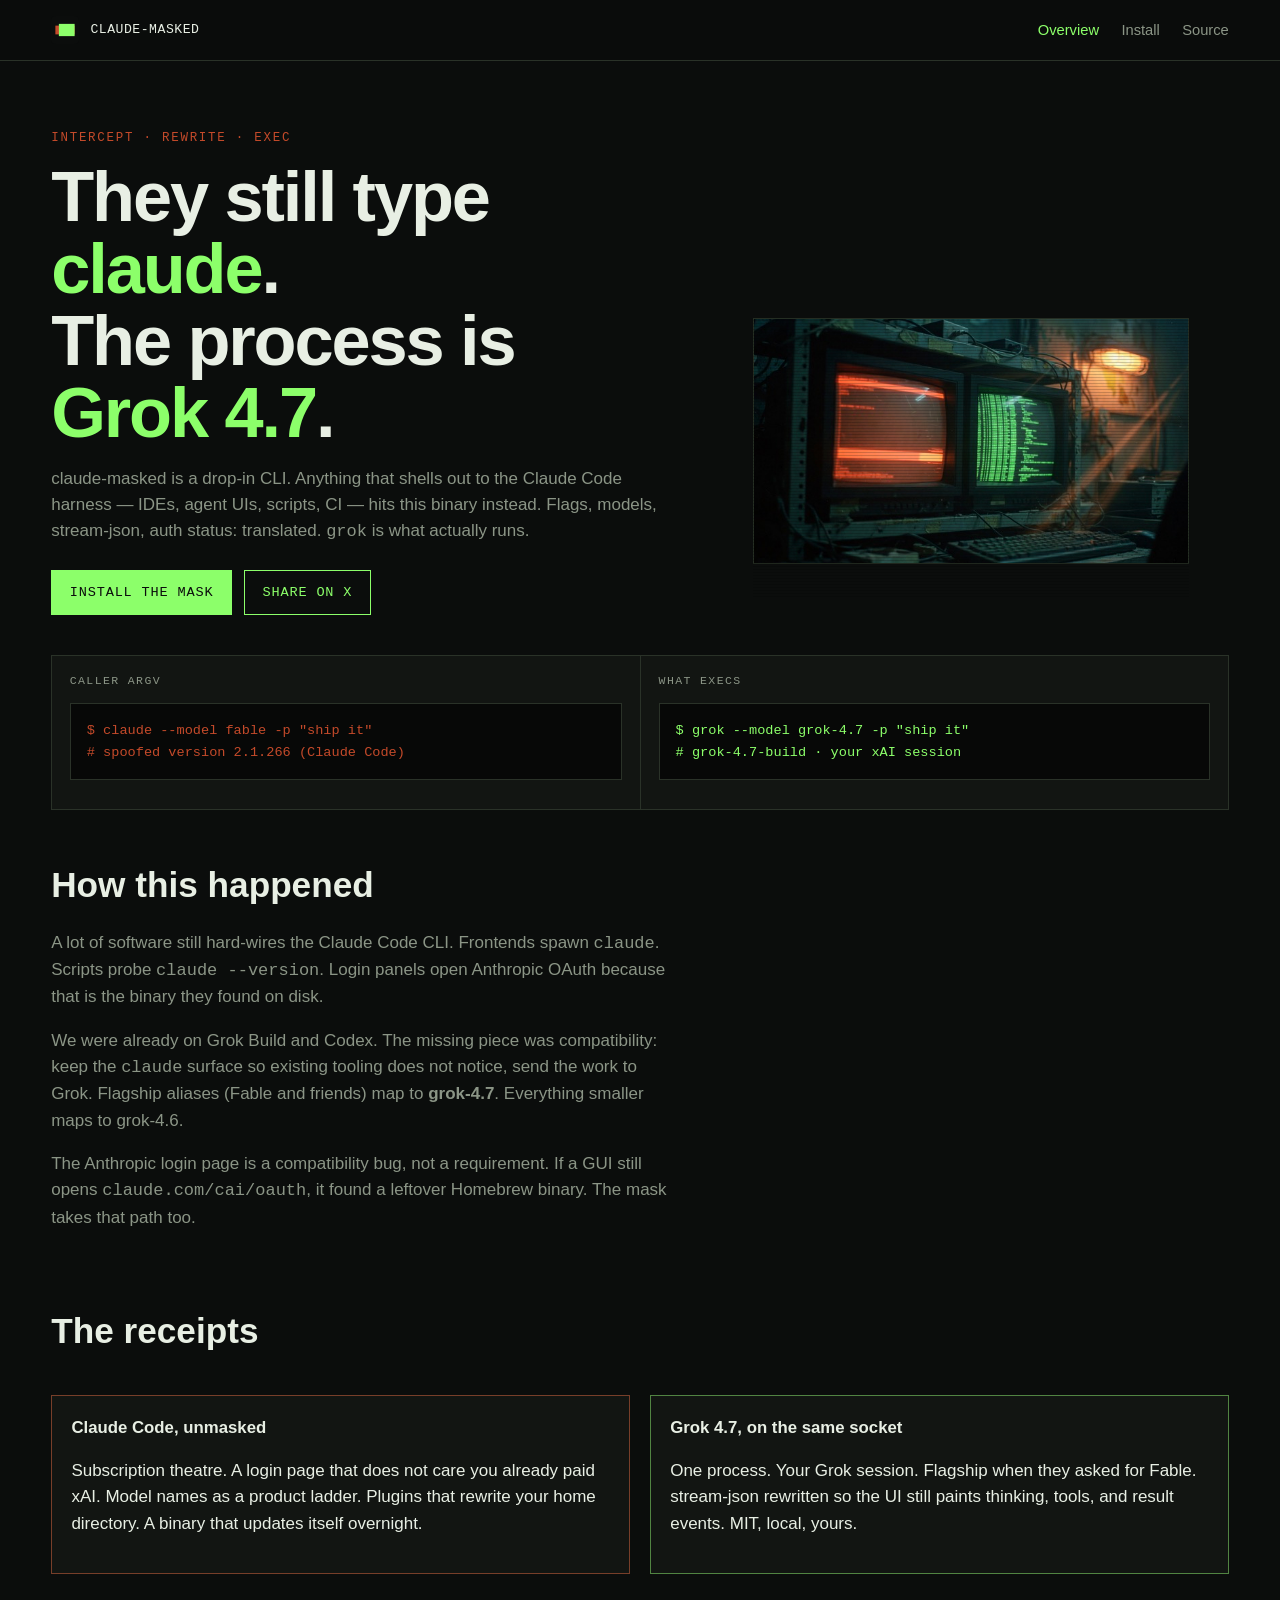
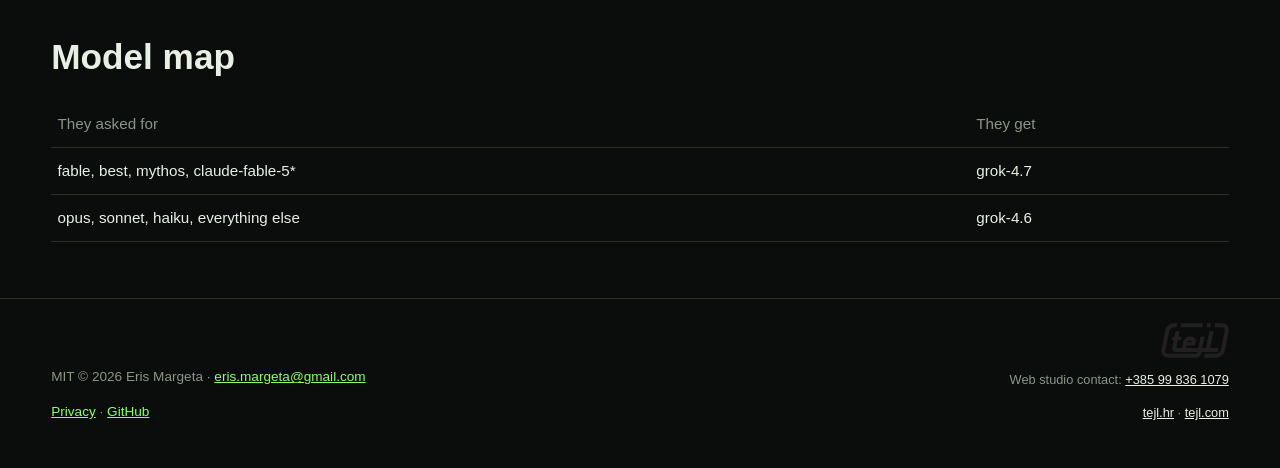
==== web/index.html @ 36f1d36b "release public claude-masked with site, ci, and mit license Drop-in claude CLI adapter for Grok Buil" ====
<!DOCTYPE html>
<html lang="en">
<head>
  <meta charset="utf-8">
  <meta name="viewport" content="width=device-width, initial-scale=1">
  <title>claude-masked — the claude binary that answers as Grok 4.7</title>
  <meta name="description" content="Drop-in adapter: anything that shells out to claude is rewritten to Grok Build. Flagship aliases hit grok-4.7. MIT. By Eris Margeta.">
  <meta name="robots" content="index,follow">
  <link rel="canonical" href="https://eris-margeta.github.io/claude-masked/">
  <meta name="theme-color" content="#0b0d0c">
  <meta name="author" content="Eris Margeta">
  <meta property="og:locale" content="en_GB">
  <meta property="og:type" content="website">
  <meta property="og:site_name" content="claude-masked">
  <meta property="og:title" content="claude-masked — claude on the wire, Grok 4.7 in the process">
  <meta property="og:description" content="Tools still call claude. The process they get is Grok Build. Flagship maps to grok-4.7.">
  <meta property="og:url" content="https://eris-margeta.github.io/claude-masked/">
  <meta property="og:image" content="https://eris-margeta.github.io/claude-masked/assets/og.jpg">
  <meta property="og:image:width" content="1200">
  <meta property="og:image:height" content="630">
  <meta property="og:image:alt" content="Night workstation with a dying coral prompt and a phosphor-green stream">
  <meta name="twitter:card" content="summary_large_image">
  <meta name="twitter:title" content="claude-masked — claude on the wire, Grok 4.7 in the process">
  <meta name="twitter:description" content="Drop-in claude CLI adapter. Grok 4.7 answers. MIT.">
  <meta name="twitter:image" content="https://eris-margeta.github.io/claude-masked/assets/twitter-large.jpg">
  <meta name="twitter:image:alt" content="Night workstation intercept still">
  <link rel="icon" href="./assets/favicon.svg" type="image/svg+xml">
  <link rel="icon" href="./assets/favicon-32.png" type="image/png" sizes="32x32">
  <link rel="apple-touch-icon" href="./assets/apple-touch.png">
  <link rel="manifest" href="./manifest.webmanifest">
  <link rel="stylesheet" href="./styles.css">
  <script type="application/ld+json">
  {
    "@context": "https://schema.org",
    "@graph": [
      {
        "@type": "Person",
        "@id": "https://eris-margeta.github.io/claude-masked/#eris",
        "name": "Eris Margeta",
        "email": "eris.margeta@gmail.com",
        "url": "https://github.com/Eris-Margeta"
      },
      {
        "@type": "Organization",
        "@id": "https://tejl.hr/#studio",
        "name": "TEJL Studio",
        "url": "https://tejl.hr/",
        "sameAs": ["https://tejl.com/"]
      },
      {
        "@type": "SoftwareApplication",
        "@id": "https://eris-margeta.github.io/claude-masked/#app",
        "name": "claude-masked",
        "applicationCategory": "DeveloperApplication",
        "operatingSystem": "macOS, Linux",
        "license": "https://opensource.org/licenses/MIT",
        "author": {"@id": "https://eris-margeta.github.io/claude-masked/#eris"},
        "creator": {"@id": "https://tejl.hr/#studio"},
        "url": "https://eris-margeta.github.io/claude-masked/",
        "description": "Drop-in Claude Code CLI adapter that execs Grok Build. Flagship model aliases map to grok-4.7."
      },
      {
        "@type": "WebSite",
        "@id": "https://eris-margeta.github.io/claude-masked/#website",
        "url": "https://eris-margeta.github.io/claude-masked/",
        "name": "claude-masked",
        "inLanguage": "en",
        "publisher": {"@id": "https://eris-margeta.github.io/claude-masked/#eris"}
      },
      {
        "@type": "WebPage",
        "@id": "https://eris-margeta.github.io/claude-masked/#webpage",
        "url": "https://eris-margeta.github.io/claude-masked/",
        "name": "claude-masked — the claude binary that answers as Grok 4.7",
        "isPartOf": {"@id": "https://eris-margeta.github.io/claude-masked/#website"},
        "about": {"@id": "https://eris-margeta.github.io/claude-masked/#app"}
      }
    ]
  }
  </script>
</head>
<body>
  <a class="skip" href="#why">Skip to content</a>
  <header class="site">
    <a class="wordmark" href="./">
      <img src="./assets/mark.svg" width="28" height="28" alt="">
      claude-masked
    </a>
    <nav aria-label="Primary">
      <a href="./" aria-current="page">Overview</a>
      <a href="./install/">Install</a>
      <a href="https://github.com/Eris-Margeta/claude-masked">Source</a>
    </nav>
  </header>
  <main>
    <section class="hero" id="top" aria-labelledby="hero-title">
      <div>
        <p class="kicker">Intercept · rewrite · exec</p>
        <h1 id="hero-title">They still type <em>claude</em>.<br>The process is <em>Grok 4.7</em>.</h1>
        <p class="lede">claude-masked is a drop-in CLI. Anything that shells out to the Claude Code harness — IDEs, agent UIs, scripts, CI — hits this binary instead. Flags, models, stream-json, auth status: translated. <code>grok</code> is what actually runs.</p>
        <div class="actions">
          <a class="btn" href="./install/">Install the mask</a>
          <a class="btn ghost" id="share-x" href="https://twitter.com/intent/tweet?text=claude-masked%3A%20your%20tools%20still%20call%20%60claude%60.%20Grok%204.7%20answers.%20The%20Anthropic%20tax%20is%20optional.%20https%3A%2F%2Feris-margeta.github.io%2Fclaude-masked%2F">Share on X</a>
        </div>
      </div>
      <figure class="hero-art">
        <img
          src="./assets/hero.jpg"
          srcset="./assets/hero-640.jpg 640w, ./assets/hero-1280.jpg 1280w, ./assets/hero.jpg 1672w"
          sizes="(max-width: 860px) 100vw, 42vw"
          width="1672"
          height="940"
          alt="Night workstation: one monitor fading coral, the other a phosphor command stream"
          fetchpriority="high">
        <span class="scan" aria-hidden="true"></span>
      </figure>
    </section>

    <div class="intercept" aria-label="Call intercept example">
      <div class="pane">
        <h2>Caller argv</h2>
        <pre class="dead">$ claude --model fable -p "ship it"
# spoofed version 2.1.266 (Claude Code)</pre>
      </div>
      <div class="pane">
        <h2>What execs</h2>
        <pre class="live">$ grok --model grok-4.7 -p "ship it"
# grok-4.7-build · your xAI session</pre>
      </div>
    </div>

    <section class="block why" id="why">
      <h2>How this happened</h2>
      <p>A lot of software still hard-wires the Claude Code CLI. Frontends spawn <code>claude</code>. Scripts probe <code>claude --version</code>. Login panels open Anthropic OAuth because that is the binary they found on disk.</p>
      <p>We were already on Grok Build and Codex. The missing piece was compatibility: keep the <code>claude</code> surface so existing tooling does not notice, send the work to Grok. Flagship aliases (Fable and friends) map to <strong>grok-4.7</strong>. Everything smaller maps to grok-4.6.</p>
      <p>The Anthropic login page is a compatibility bug, not a requirement. If a GUI still opens <code>claude.com/cai/oauth</code>, it found a leftover Homebrew binary. The mask takes that path too.</p>
    </section>

    <section class="block shame" id="compare" aria-labelledby="compare-title">
      <h2 id="compare-title" style="grid-column:1/-1">The receipts</h2>
      <article class="card bad">
        <h3>Claude Code, unmasked</h3>
        <p>Subscription theatre. A login page that does not care you already paid xAI. Model names as a product ladder. Plugins that rewrite your home directory. A binary that updates itself overnight.</p>
      </article>
      <article class="card good">
        <h3>Grok 4.7, on the same socket</h3>
        <p>One process. Your Grok session. Flagship when they asked for Fable. stream-json rewritten so the UI still paints thinking, tools, and result events. MIT, local, yours.</p>
      </article>
    </section>

    <section class="block" id="map">
      <h2>Model map</h2>
      <table class="map">
        <thead><tr><th>They asked for</th><th>They get</th></tr></thead>
        <tbody>
          <tr><td>fable, best, mythos, claude-fable-5*</td><td>grok-4.7</td></tr>
          <tr><td>opus, sonnet, haiku, everything else</td><td>grok-4.6</td></tr>
        </tbody>
      </table>
    </section>
  </main>
  <footer class="site">
    <div class="legal">
      <p>MIT © 2026 Eris Margeta · <a href="mailto:eris.margeta@gmail.com">eris.margeta@gmail.com</a></p>
      <p><a href="./privacy/">Privacy</a> · <a href="https://github.com/Eris-Margeta/claude-masked">GitHub</a></p>
    </div>
    <div class="studio">
      <img src="./assets/tejl-logo.svg" width="68" height="24" alt="TEJL">
      <p>Web studio contact: <a href="tel:+385998361079">+385 99 836 1079</a></p>
      <p><a href="https://tejl.hr/" target="_blank" rel="noopener">tejl.hr</a>
         · <a href="https://tejl.com/" target="_blank" rel="noopener">tejl.com</a></p>
    </div>
  </footer>
  <script>
    if ("serviceWorker" in navigator) {
      navigator.serviceWorker.register("./sw.js");
    }
  </script>
</body>
</html>
---- web/styles.css ----
:root {
  --paper: #0b0d0c;
  --paper-2: #121512;
  --ink: #e8efe4;
  --muted: #8b9586;
  --line: #2a3228;
  --coral: #c44a2a;
  --phosphor: #8cff6a;
  --phosphor-dim: #3e7a32;
  --font-body: "IBM Plex Sans", "Helvetica Neue", Arial, sans-serif;
  --font-mono: "IBM Plex Mono", "SFMono-Regular", Consolas, monospace;
  --gutter: clamp(1.25rem, 4vw, 4.5rem);
  --max: 1180px;
  --read: 66ch;
  --fast: 160ms;
  --ease: cubic-bezier(.2, .7, .2, 1);
}
@font-face {
  font-family: "IBM Plex Mono";
  font-style: normal;
  font-weight: 400;
  font-display: swap;
  src: local("IBM Plex Mono"), local("Menlo");
}
@font-face {
  font-family: "IBM Plex Sans";
  font-style: normal;
  font-weight: 400;
  font-display: swap;
  src: local("IBM Plex Sans"), local("Helvetica Neue");
}
* { box-sizing: border-box; }
html { scroll-behavior: smooth; }
@media (prefers-reduced-motion: reduce) {
  html { scroll-behavior: auto; }
  *, *::before, *::after { animation: none !important; transition: none !important; }
}
body {
  margin: 0;
  background: var(--paper);
  color: var(--ink);
  font-family: var(--font-body);
  font-size: 1.0625rem;
  line-height: 1.55;
}
a { color: var(--phosphor); }
a:focus-visible, button:focus-visible {
  outline: 2px solid var(--phosphor);
  outline-offset: 3px;
}
.skip {
  position: absolute;
  left: -999px;
  top: 0;
  background: var(--phosphor);
  color: #0b0d0c;
  padding: .5rem 1rem;
  z-index: 20;
}
.skip:focus { left: 1rem; top: 1rem; }
.shell {
  width: min(var(--max), 100% - 2 * var(--gutter));
  margin-inline: auto;
}
header.site {
  display: flex;
  align-items: center;
  justify-content: space-between;
  gap: 1rem;
  padding: 1rem var(--gutter);
  border-bottom: 1px solid var(--line);
  position: sticky;
  top: 0;
  background: color-mix(in srgb, var(--paper) 88%, transparent);
  backdrop-filter: blur(8px);
  z-index: 8;
}
.wordmark {
  display: flex;
  align-items: center;
  gap: .7rem;
  text-decoration: none;
  color: var(--ink);
  font-family: var(--font-mono);
  letter-spacing: .04em;
  text-transform: uppercase;
  font-size: .82rem;
}
.wordmark img { width: 28px; height: 28px; }
nav a {
  color: var(--muted);
  text-decoration: none;
  margin-left: 1.1rem;
  font-size: .92rem;
}
nav a[aria-current="page"] { color: var(--phosphor); }
.hero {
  display: grid;
  grid-template-columns: 1.1fr .9fr;
  gap: 2rem;
  padding: 3.5rem var(--gutter) 2.5rem;
  align-items: end;
}
h1 {
  font-size: clamp(2.2rem, 6vw, 4.4rem);
  line-height: 1.02;
  margin: 0 0 1rem;
  letter-spacing: -.03em;
}
h1 em {
  font-style: normal;
  color: var(--phosphor);
}
.lede { max-width: var(--read); color: var(--muted); }
.actions { display: flex; flex-wrap: wrap; gap: .75rem; margin-top: 1.5rem; }
.btn {
  display: inline-flex;
  align-items: center;
  justify-content: center;
  min-height: 44px;
  padding: .7rem 1.1rem;
  border: 1px solid var(--phosphor);
  background: var(--phosphor);
  color: #0b0d0c;
  text-decoration: none;
  font-family: var(--font-mono);
  font-size: .85rem;
  text-transform: uppercase;
  letter-spacing: .06em;
}
.btn.ghost {
  background: transparent;
  color: var(--phosphor);
}
.hero-art {
  position: relative;
  min-height: 280px;
}
.hero-art img {
  width: 100%;
  height: auto;
  display: block;
  border: 1px solid var(--line);
  filter: saturate(1.1) contrast(1.05);
}
.scan {
  pointer-events: none;
  position: absolute;
  inset: 0;
  background: repeating-linear-gradient(to bottom, transparent 0 2px, rgb(0 0 0 / .18) 2px 3px);
  mix-blend-mode: multiply;
}
.kicker {
  font-family: var(--font-mono);
  color: var(--coral);
  font-size: .78rem;
  letter-spacing: .14em;
  text-transform: uppercase;
}
.intercept {
  margin: 0 var(--gutter) 3rem;
  display: grid;
  grid-template-columns: 1fr 1fr;
  border: 1px solid var(--line);
  background: var(--paper-2);
  font-family: var(--font-mono);
  font-size: .82rem;
}
.pane { padding: 1rem 1.1rem; }
.pane + .pane { border-left: 1px solid var(--line); }
.pane h2 {
  margin: 0 0 .8rem;
  font-size: .72rem;
  letter-spacing: .12em;
  text-transform: uppercase;
  color: var(--muted);
  font-weight: 400;
}
.dead { color: var(--coral); }
.live { color: var(--phosphor); }
section.block { padding: 0 var(--gutter) 3.5rem; }
section.block h2 {
  font-size: clamp(1.6rem, 3vw, 2.2rem);
  margin: 0 0 1rem;
}
.why p, .story p { max-width: var(--read); color: var(--muted); }
.map {
  width: 100%;
  border-collapse: collapse;
  font-size: .95rem;
}
.map th, .map td {
  text-align: left;
  border-bottom: 1px solid var(--line);
  padding: .7rem .4rem;
  vertical-align: top;
}
.map th { color: var(--muted); font-weight: 500; }
pre {
  overflow: auto;
  background: #070807;
  border: 1px solid var(--line);
  padding: 1rem;
  font-size: .85rem;
}
.shame {
  display: grid;
  grid-template-columns: 1fr 1fr;
  gap: 1.25rem;
}
.card {
  border: 1px solid var(--line);
  padding: 1.2rem;
  background: var(--paper-2);
}
.card.bad { border-color: color-mix(in srgb, var(--coral) 50%, var(--line)); }
.card.good { border-color: color-mix(in srgb, var(--phosphor) 40%, var(--line)); }
.card h3 { margin: 0 0 .5rem; font-size: 1.05rem; }
footer.site {
  border-top: 1px solid var(--line);
  padding: 1.5rem var(--gutter) 2rem;
  display: flex;
  justify-content: space-between;
  gap: 1.5rem;
  flex-wrap: wrap;
  align-items: flex-end;
}
.legal { color: var(--muted); font-size: .85rem; max-width: 42ch; }
.studio {
  text-align: right;
  font-size: .8rem;
  color: var(--muted);
}
.studio img { width: 68px; height: auto; display: block; margin-left: auto; margin-bottom: .4rem; }
.studio a { color: var(--ink); }
@media (max-width: 860px) {
  .hero, .intercept, .shame { grid-template-columns: 1fr; }
  .pane + .pane { border-left: 0; border-top: 1px solid var(--line); }
  nav a { margin-left: .7rem; }
  .studio { text-align: right; width: 100%; }
}
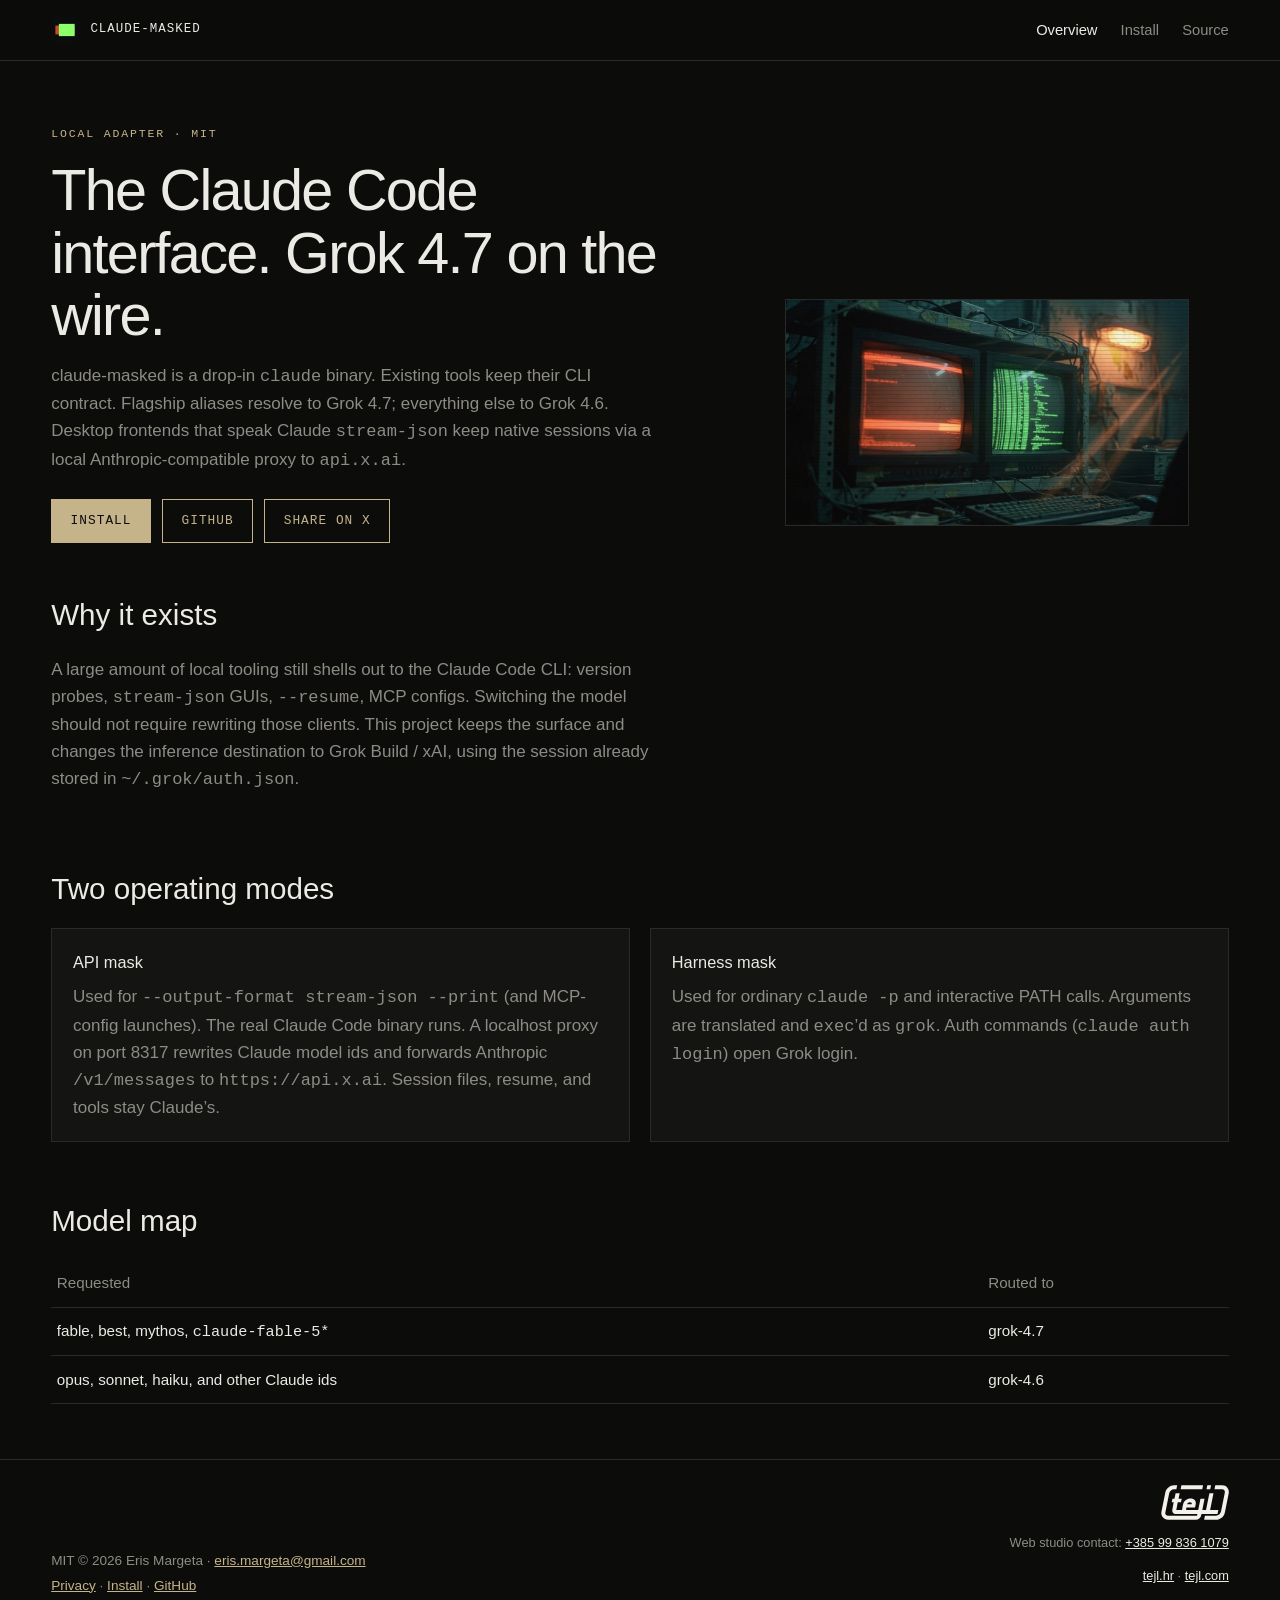
==== commit 40cc42aa: "ship api-mask proxy and a quieter public site Keep Claude Code as the harness for stream-json client" ====
--- a/web/index.html
+++ b/web/index.html
@@ -3,27 +3,27 @@
 <head>
   <meta charset="utf-8">
   <meta name="viewport" content="width=device-width, initial-scale=1">
-  <title>claude-masked — the claude binary that answers as Grok 4.7</title>
-  <meta name="description" content="Drop-in adapter: anything that shells out to claude is rewritten to Grok Build. Flagship aliases hit grok-4.7. MIT. By Eris Margeta.">
+  <title>claude-masked — Claude Code surface, Grok Build models</title>
+  <meta name="description" content="A local adapter that keeps the Claude Code CLI contract and routes model calls to Grok 4.7 and Grok 4.6. MIT. Maintained by TEJL Studio.">
   <meta name="robots" content="index,follow">
-  <link rel="canonical" href="https://eris-margeta.github.io/claude-masked/">
-  <meta name="theme-color" content="#0b0d0c">
-  <meta name="author" content="Eris Margeta">
+  <link rel="canonical" href="https://claude-masked.vercel.app/">
+  <meta name="theme-color" content="#0c0c0b">
+  <meta name="author" content="Eris Margeta Kurdali">
   <meta property="og:locale" content="en_GB">
   <meta property="og:type" content="website">
   <meta property="og:site_name" content="claude-masked">
-  <meta property="og:title" content="claude-masked — claude on the wire, Grok 4.7 in the process">
-  <meta property="og:description" content="Tools still call claude. The process they get is Grok Build. Flagship maps to grok-4.7.">
-  <meta property="og:url" content="https://eris-margeta.github.io/claude-masked/">
-  <meta property="og:image" content="https://eris-margeta.github.io/claude-masked/assets/og.jpg">
+  <meta property="og:title" content="claude-masked — Claude Code surface, Grok Build models">
+  <meta property="og:description" content="Keep the Claude Code CLI. Route inference to Grok 4.7 / 4.6 on your existing xAI session.">
+  <meta property="og:url" content="https://claude-masked.vercel.app/">
+  <meta property="og:image" content="https://claude-masked.vercel.app/assets/og.jpg">
   <meta property="og:image:width" content="1200">
   <meta property="og:image:height" content="630">
-  <meta property="og:image:alt" content="Night workstation with a dying coral prompt and a phosphor-green stream">
+  <meta property="og:image:alt" content="Dark workstation still used as the claude-masked social image">
   <meta name="twitter:card" content="summary_large_image">
-  <meta name="twitter:title" content="claude-masked — claude on the wire, Grok 4.7 in the process">
-  <meta name="twitter:description" content="Drop-in claude CLI adapter. Grok 4.7 answers. MIT.">
-  <meta name="twitter:image" content="https://eris-margeta.github.io/claude-masked/assets/twitter-large.jpg">
-  <meta name="twitter:image:alt" content="Night workstation intercept still">
+  <meta name="twitter:title" content="claude-masked — Claude Code surface, Grok Build models">
+  <meta name="twitter:description" content="Local Claude Code adapter for Grok 4.7. MIT.">
+  <meta name="twitter:image" content="https://claude-masked.vercel.app/assets/twitter-large.jpg">
+  <meta name="twitter:image:alt" content="Dark workstation still used as the claude-masked social image">
   <link rel="icon" href="./assets/favicon.svg" type="image/svg+xml">
   <link rel="icon" href="./assets/favicon-32.png" type="image/png" sizes="32x32">
   <link rel="apple-touch-icon" href="./assets/apple-touch.png">
@@ -35,8 +35,8 @@
     "@graph": [
       {
         "@type": "Person",
-        "@id": "https://eris-margeta.github.io/claude-masked/#eris",
-        "name": "Eris Margeta",
+        "@id": "https://claude-masked.vercel.app/#author",
+        "name": "Eris Margeta Kurdali",
         "email": "eris.margeta@gmail.com",
         "url": "https://github.com/Eris-Margeta"
       },
@@ -49,38 +49,41 @@
       },
       {
         "@type": "SoftwareApplication",
-        "@id": "https://eris-margeta.github.io/claude-masked/#app",
+        "@id": "https://claude-masked.vercel.app/#app",
         "name": "claude-masked",
         "applicationCategory": "DeveloperApplication",
         "operatingSystem": "macOS, Linux",
         "license": "https://opensource.org/licenses/MIT",
-        "author": {"@id": "https://eris-margeta.github.io/claude-masked/#eris"},
+        "author": {"@id": "https://claude-masked.vercel.app/#author"},
         "creator": {"@id": "https://tejl.hr/#studio"},
-        "url": "https://eris-margeta.github.io/claude-masked/",
-        "description": "Drop-in Claude Code CLI adapter that execs Grok Build. Flagship model aliases map to grok-4.7."
+        "url": "https://claude-masked.vercel.app/",
+        "codeRepository": "https://github.com/Eris-Margeta/claude-masked",
+        "description": "Local adapter that preserves the Claude Code CLI contract and routes model inference to Grok 4.7 and Grok 4.6."
       },
       {
         "@type": "WebSite",
-        "@id": "https://eris-margeta.github.io/claude-masked/#website",
-        "url": "https://eris-margeta.github.io/claude-masked/",
+        "@id": "https://claude-masked.vercel.app/#website",
+        "url": "https://claude-masked.vercel.app/",
         "name": "claude-masked",
         "inLanguage": "en",
-        "publisher": {"@id": "https://eris-margeta.github.io/claude-masked/#eris"}
+        "publisher": {"@id": "https://claude-masked.vercel.app/#author"},
+        "creator": {"@id": "https://tejl.hr/#studio"}
       },
       {
         "@type": "WebPage",
-        "@id": "https://eris-margeta.github.io/claude-masked/#webpage",
-        "url": "https://eris-margeta.github.io/claude-masked/",
-        "name": "claude-masked — the claude binary that answers as Grok 4.7",
-        "isPartOf": {"@id": "https://eris-margeta.github.io/claude-masked/#website"},
-        "about": {"@id": "https://eris-margeta.github.io/claude-masked/#app"}
+        "@id": "https://claude-masked.vercel.app/#webpage",
+        "url": "https://claude-masked.vercel.app/",
+        "name": "claude-masked — Claude Code surface, Grok Build models",
+        "isPartOf": {"@id": "https://claude-masked.vercel.app/#website"},
+        "about": {"@id": "https://claude-masked.vercel.app/#app"},
+        "author": {"@id": "https://claude-masked.vercel.app/#author"}
       }
     ]
   }
   </script>
 </head>
 <body>
-  <a class="skip" href="#why">Skip to content</a>
+  <a class="skip" href="#overview">Skip to content</a>
   <header class="site">
     <a class="wordmark" href="./">
       <img src="./assets/mark.svg" width="28" height="28" alt="">
@@ -93,68 +96,56 @@
     </nav>
   </header>
   <main>
-    <section class="hero" id="top" aria-labelledby="hero-title">
+    <section class="hero" aria-labelledby="hero-title">
       <div>
-        <p class="kicker">Intercept · rewrite · exec</p>
-        <h1 id="hero-title">They still type <em>claude</em>.<br>The process is <em>Grok 4.7</em>.</h1>
-        <p class="lede">claude-masked is a drop-in CLI. Anything that shells out to the Claude Code harness — IDEs, agent UIs, scripts, CI — hits this binary instead. Flags, models, stream-json, auth status: translated. <code>grok</code> is what actually runs.</p>
+        <p class="kicker">Local adapter · MIT</p>
+        <h1 id="hero-title">The Claude Code interface. Grok 4.7 on the wire.</h1>
+        <p class="lede">claude-masked is a drop-in <code>claude</code> binary. Existing tools keep their CLI contract. Flagship aliases resolve to Grok 4.7; everything else to Grok 4.6. Desktop frontends that speak Claude <code>stream-json</code> keep native sessions via a local Anthropic-compatible proxy to <code>api.x.ai</code>.</p>
         <div class="actions">
-          <a class="btn" href="./install/">Install the mask</a>
-          <a class="btn ghost" id="share-x" href="https://twitter.com/intent/tweet?text=claude-masked%3A%20your%20tools%20still%20call%20%60claude%60.%20Grok%204.7%20answers.%20The%20Anthropic%20tax%20is%20optional.%20https%3A%2F%2Feris-margeta.github.io%2Fclaude-masked%2F">Share on X</a>
+          <a class="btn" href="./install/">Install</a>
+          <a class="btn ghost" href="https://github.com/Eris-Margeta/claude-masked">GitHub</a>
+          <a class="btn ghost" id="share-x" href="https://twitter.com/intent/tweet?text=claude-masked%20keeps%20the%20Claude%20Code%20CLI%20and%20routes%20inference%20to%20Grok%204.7.%20https%3A%2F%2Fclaude-masked.vercel.app%2F">Share on X</a>
         </div>
       </div>
       <figure class="hero-art">
         <img
           src="./assets/hero.jpg"
           srcset="./assets/hero-640.jpg 640w, ./assets/hero-1280.jpg 1280w, ./assets/hero.jpg 1672w"
-          sizes="(max-width: 860px) 100vw, 42vw"
+          sizes="(max-width: 860px) 100vw, 40vw"
           width="1672"
           height="940"
-          alt="Night workstation: one monitor fading coral, the other a phosphor command stream"
+          alt="Night workstation photograph used as the product still"
           fetchpriority="high">
         <span class="scan" aria-hidden="true"></span>
       </figure>
     </section>
 
-    <div class="intercept" aria-label="Call intercept example">
-      <div class="pane">
-        <h2>Caller argv</h2>
-        <pre class="dead">$ claude --model fable -p "ship it"
-# spoofed version 2.1.266 (Claude Code)</pre>
-      </div>
-      <div class="pane">
-        <h2>What execs</h2>
-        <pre class="live">$ grok --model grok-4.7 -p "ship it"
-# grok-4.7-build · your xAI session</pre>
-      </div>
-    </div>
-
-    <section class="block why" id="why">
-      <h2>How this happened</h2>
-      <p>A lot of software still hard-wires the Claude Code CLI. Frontends spawn <code>claude</code>. Scripts probe <code>claude --version</code>. Login panels open Anthropic OAuth because that is the binary they found on disk.</p>
-      <p>We were already on Grok Build and Codex. The missing piece was compatibility: keep the <code>claude</code> surface so existing tooling does not notice, send the work to Grok. Flagship aliases (Fable and friends) map to <strong>grok-4.7</strong>. Everything smaller maps to grok-4.6.</p>
-      <p>The Anthropic login page is a compatibility bug, not a requirement. If a GUI still opens <code>claude.com/cai/oauth</code>, it found a leftover Homebrew binary. The mask takes that path too.</p>
+    <section class="block" id="overview">
+      <h2>Why it exists</h2>
+      <p>A large amount of local tooling still shells out to the Claude Code CLI: version probes, <code>stream-json</code> GUIs, <code>--resume</code>, MCP configs. Switching the model should not require rewriting those clients. This project keeps the surface and changes the inference destination to Grok Build / xAI, using the session already stored in <code>~/.grok/auth.json</code>.</p>
     </section>
 
-    <section class="block shame" id="compare" aria-labelledby="compare-title">
-      <h2 id="compare-title" style="grid-column:1/-1">The receipts</h2>
-      <article class="card bad">
-        <h3>Claude Code, unmasked</h3>
-        <p>Subscription theatre. A login page that does not care you already paid xAI. Model names as a product ladder. Plugins that rewrite your home directory. A binary that updates itself overnight.</p>
-      </article>
-      <article class="card good">
-        <h3>Grok 4.7, on the same socket</h3>
-        <p>One process. Your Grok session. Flagship when they asked for Fable. stream-json rewritten so the UI still paints thinking, tools, and result events. MIT, local, yours.</p>
-      </article>
+    <section class="block">
+      <h2>Two operating modes</h2>
+      <div class="grid-2">
+        <article class="card">
+          <h3>API mask</h3>
+          <p>Used for <code>--output-format stream-json --print</code> (and MCP-config launches). The real Claude Code binary runs. A localhost proxy on port 8317 rewrites Claude model ids and forwards Anthropic <code>/v1/messages</code> to <code>https://api.x.ai</code>. Session files, resume, and tools stay Claude’s.</p>
+        </article>
+        <article class="card">
+          <h3>Harness mask</h3>
+          <p>Used for ordinary <code>claude -p</code> and interactive PATH calls. Arguments are translated and <code>exec</code>’d as <code>grok</code>. Auth commands (<code>claude auth login</code>) open Grok login.</p>
+        </article>
+      </div>
     </section>
 
     <section class="block" id="map">
       <h2>Model map</h2>
       <table class="map">
-        <thead><tr><th>They asked for</th><th>They get</th></tr></thead>
+        <thead><tr><th>Requested</th><th>Routed to</th></tr></thead>
         <tbody>
-          <tr><td>fable, best, mythos, claude-fable-5*</td><td>grok-4.7</td></tr>
-          <tr><td>opus, sonnet, haiku, everything else</td><td>grok-4.6</td></tr>
+          <tr><td>fable, best, mythos, <code>claude-fable-5*</code></td><td>grok-4.7</td></tr>
+          <tr><td>opus, sonnet, haiku, and other Claude ids</td><td>grok-4.6</td></tr>
         </tbody>
       </table>
     </section>
@@ -162,7 +153,7 @@
   <footer class="site">
     <div class="legal">
       <p>MIT © 2026 Eris Margeta · <a href="mailto:eris.margeta@gmail.com">eris.margeta@gmail.com</a></p>
-      <p><a href="./privacy/">Privacy</a> · <a href="https://github.com/Eris-Margeta/claude-masked">GitHub</a></p>
+      <p><a href="./privacy/">Privacy</a> · <a href="./install/">Install</a> · <a href="https://github.com/Eris-Margeta/claude-masked">GitHub</a></p>
     </div>
     <div class="studio">
       <img src="./assets/tejl-logo.svg" width="68" height="24" alt="TEJL">
--- a/web/styles.css
+++ b/web/styles.css
@@ -1,33 +1,15 @@
 :root {
-  --paper: #0b0d0c;
-  --paper-2: #121512;
-  --ink: #e8efe4;
-  --muted: #8b9586;
-  --line: #2a3228;
-  --coral: #c44a2a;
-  --phosphor: #8cff6a;
-  --phosphor-dim: #3e7a32;
+  --paper: #0c0c0b;
+  --paper-2: #141413;
+  --ink: #eceae4;
+  --muted: #8d8b84;
+  --line: #2a2a26;
+  --accent: #c5b48a;
   --font-body: "IBM Plex Sans", "Helvetica Neue", Arial, sans-serif;
-  --font-mono: "IBM Plex Mono", "SFMono-Regular", Consolas, monospace;
+  --font-mono: "IBM Plex Mono", ui-monospace, "SFMono-Regular", Consolas, monospace;
   --gutter: clamp(1.25rem, 4vw, 4.5rem);
-  --max: 1180px;
-  --read: 66ch;
-  --fast: 160ms;
-  --ease: cubic-bezier(.2, .7, .2, 1);
-}
-@font-face {
-  font-family: "IBM Plex Mono";
-  font-style: normal;
-  font-weight: 400;
-  font-display: swap;
-  src: local("IBM Plex Mono"), local("Menlo");
-}
-@font-face {
-  font-family: "IBM Plex Sans";
-  font-style: normal;
-  font-weight: 400;
-  font-display: swap;
-  src: local("IBM Plex Sans"), local("Helvetica Neue");
+  --max: 1120px;
+  --read: 64ch;
 }
 * { box-sizing: border-box; }
 html { scroll-behavior: smooth; }
@@ -41,27 +23,23 @@
   color: var(--ink);
   font-family: var(--font-body);
   font-size: 1.0625rem;
-  line-height: 1.55;
+  line-height: 1.6;
 }
-a { color: var(--phosphor); }
+a { color: var(--accent); }
 a:focus-visible, button:focus-visible {
-  outline: 2px solid var(--phosphor);
+  outline: 2px solid var(--accent);
   outline-offset: 3px;
 }
 .skip {
   position: absolute;
   left: -999px;
   top: 0;
-  background: var(--phosphor);
-  color: #0b0d0c;
+  background: var(--accent);
+  color: #0c0c0b;
   padding: .5rem 1rem;
   z-index: 20;
 }
 .skip:focus { left: 1rem; top: 1rem; }
-.shell {
-  width: min(var(--max), 100% - 2 * var(--gutter));
-  margin-inline: auto;
-}
 header.site {
   display: flex;
   align-items: center;
@@ -71,8 +49,8 @@
   border-bottom: 1px solid var(--line);
   position: sticky;
   top: 0;
-  background: color-mix(in srgb, var(--paper) 88%, transparent);
-  backdrop-filter: blur(8px);
+  background: color-mix(in srgb, var(--paper) 90%, transparent);
+  backdrop-filter: blur(10px);
   z-index: 8;
 }
 .wordmark {
@@ -82,108 +60,93 @@
   text-decoration: none;
   color: var(--ink);
   font-family: var(--font-mono);
-  letter-spacing: .04em;
+  letter-spacing: .08em;
   text-transform: uppercase;
-  font-size: .82rem;
+  font-size: .78rem;
 }
 .wordmark img { width: 28px; height: 28px; }
 nav a {
   color: var(--muted);
   text-decoration: none;
-  margin-left: 1.1rem;
+  margin-left: 1.15rem;
   font-size: .92rem;
 }
-nav a[aria-current="page"] { color: var(--phosphor); }
+nav a[aria-current="page"] { color: var(--ink); }
 .hero {
   display: grid;
-  grid-template-columns: 1.1fr .9fr;
-  gap: 2rem;
-  padding: 3.5rem var(--gutter) 2.5rem;
+  grid-template-columns: 1.15fr .85fr;
+  gap: 2.5rem;
+  padding: 4rem var(--gutter) 3rem;
   align-items: end;
 }
+.kicker {
+  font-family: var(--font-mono);
+  color: var(--accent);
+  font-size: .72rem;
+  letter-spacing: .16em;
+  text-transform: uppercase;
+  margin: 0 0 1rem;
+}
 h1 {
-  font-size: clamp(2.2rem, 6vw, 4.4rem);
-  line-height: 1.02;
+  font-size: clamp(2rem, 5vw, 3.6rem);
+  line-height: 1.08;
   margin: 0 0 1rem;
   letter-spacing: -.03em;
+  font-weight: 500;
 }
-h1 em {
-  font-style: normal;
-  color: var(--phosphor);
-}
-.lede { max-width: var(--read); color: var(--muted); }
-.actions { display: flex; flex-wrap: wrap; gap: .75rem; margin-top: 1.5rem; }
+.lede { max-width: var(--read); color: var(--muted); margin: 0; }
+.actions { display: flex; flex-wrap: wrap; gap: .7rem; margin-top: 1.6rem; }
 .btn {
   display: inline-flex;
   align-items: center;
   justify-content: center;
   min-height: 44px;
-  padding: .7rem 1.1rem;
-  border: 1px solid var(--phosphor);
-  background: var(--phosphor);
-  color: #0b0d0c;
+  padding: .65rem 1.15rem;
+  border: 1px solid var(--accent);
+  background: var(--accent);
+  color: #0c0c0b;
   text-decoration: none;
   font-family: var(--font-mono);
-  font-size: .85rem;
+  font-size: .8rem;
+  letter-spacing: .08em;
   text-transform: uppercase;
-  letter-spacing: .06em;
 }
 .btn.ghost {
   background: transparent;
-  color: var(--phosphor);
+  color: var(--accent);
 }
-.hero-art {
-  position: relative;
-  min-height: 280px;
-}
+.hero-art { position: relative; }
 .hero-art img {
   width: 100%;
   height: auto;
   display: block;
   border: 1px solid var(--line);
-  filter: saturate(1.1) contrast(1.05);
 }
 .scan {
   pointer-events: none;
   position: absolute;
   inset: 0;
-  background: repeating-linear-gradient(to bottom, transparent 0 2px, rgb(0 0 0 / .18) 2px 3px);
-  mix-blend-mode: multiply;
+  background: repeating-linear-gradient(to bottom, transparent 0 3px, rgb(0 0 0 / .12) 3px 4px);
 }
-.kicker {
-  font-family: var(--font-mono);
-  color: var(--coral);
-  font-size: .78rem;
-  letter-spacing: .14em;
-  text-transform: uppercase;
+section.block { padding: 0 var(--gutter) 3.4rem; }
+section.block h2 {
+  font-size: clamp(1.35rem, 2.4vw, 1.85rem);
+  font-weight: 500;
+  margin: 0 0 1rem;
 }
-.intercept {
-  margin: 0 var(--gutter) 3rem;
+section.block p { max-width: var(--read); color: var(--muted); }
+.grid-2 {
   display: grid;
   grid-template-columns: 1fr 1fr;
+  gap: 1.25rem;
+}
+.card {
   border: 1px solid var(--line);
+  padding: 1.25rem 1.3rem;
   background: var(--paper-2);
-  font-family: var(--font-mono);
-  font-size: .82rem;
 }
-.pane { padding: 1rem 1.1rem; }
-.pane + .pane { border-left: 1px solid var(--line); }
-.pane h2 {
-  margin: 0 0 .8rem;
-  font-size: .72rem;
-  letter-spacing: .12em;
-  text-transform: uppercase;
-  color: var(--muted);
-  font-weight: 400;
-}
-.dead { color: var(--coral); }
-.live { color: var(--phosphor); }
-section.block { padding: 0 var(--gutter) 3.5rem; }
-section.block h2 {
-  font-size: clamp(1.6rem, 3vw, 2.2rem);
-  margin: 0 0 1rem;
-}
-.why p, .story p { max-width: var(--read); color: var(--muted); }
+.card h3 { margin: 0 0 .5rem; font-size: 1.02rem; font-weight: 500; }
+.card p { margin: 0; }
 .map {
   width: 100%;
   border-collapse: collapse;
@@ -192,33 +155,21 @@
 .map th, .map td {
   text-align: left;
   border-bottom: 1px solid var(--line);
-  padding: .7rem .4rem;
+  padding: .7rem .35rem;
   vertical-align: top;
 }
 .map th { color: var(--muted); font-weight: 500; }
 pre {
   overflow: auto;
-  background: #070807;
+  background: #080807;
   border: 1px solid var(--line);
-  padding: 1rem;
-  font-size: .85rem;
+  padding: 1rem 1.1rem;
+  font-size: .84rem;
+  color: var(--ink);
 }
-.shame {
-  display: grid;
-  grid-template-columns: 1fr 1fr;
-  gap: 1.25rem;
-}
-.card {
-  border: 1px solid var(--line);
-  padding: 1.2rem;
-  background: var(--paper-2);
-}
-.card.bad { border-color: color-mix(in srgb, var(--coral) 50%, var(--line)); }
-.card.good { border-color: color-mix(in srgb, var(--phosphor) 40%, var(--line)); }
-.card h3 { margin: 0 0 .5rem; font-size: 1.05rem; }
 footer.site {
   border-top: 1px solid var(--line);
-  padding: 1.5rem var(--gutter) 2rem;
+  padding: 1.6rem var(--gutter) 2.2rem;
   display: flex;
   justify-content: space-between;
   gap: 1.5rem;
@@ -226,16 +177,16 @@
   align-items: flex-end;
 }
 .legal { color: var(--muted); font-size: .85rem; max-width: 42ch; }
+.legal p { margin: .2rem 0; }
 .studio {
   text-align: right;
   font-size: .8rem;
   color: var(--muted);
+  margin-left: auto;
 }
-.studio img { width: 68px; height: auto; display: block; margin-left: auto; margin-bottom: .4rem; }
+.studio img { width: 68px; height: auto; display: block; margin-left: auto; margin-bottom: .45rem; }
 .studio a { color: var(--ink); }
 @media (max-width: 860px) {
-  .hero, .intercept, .shame { grid-template-columns: 1fr; }
-  .pane + .pane { border-left: 0; border-top: 1px solid var(--line); }
+  .hero, .grid-2 { grid-template-columns: 1fr; }
   nav a { margin-left: .7rem; }
-  .studio { text-align: right; width: 100%; }
 }
